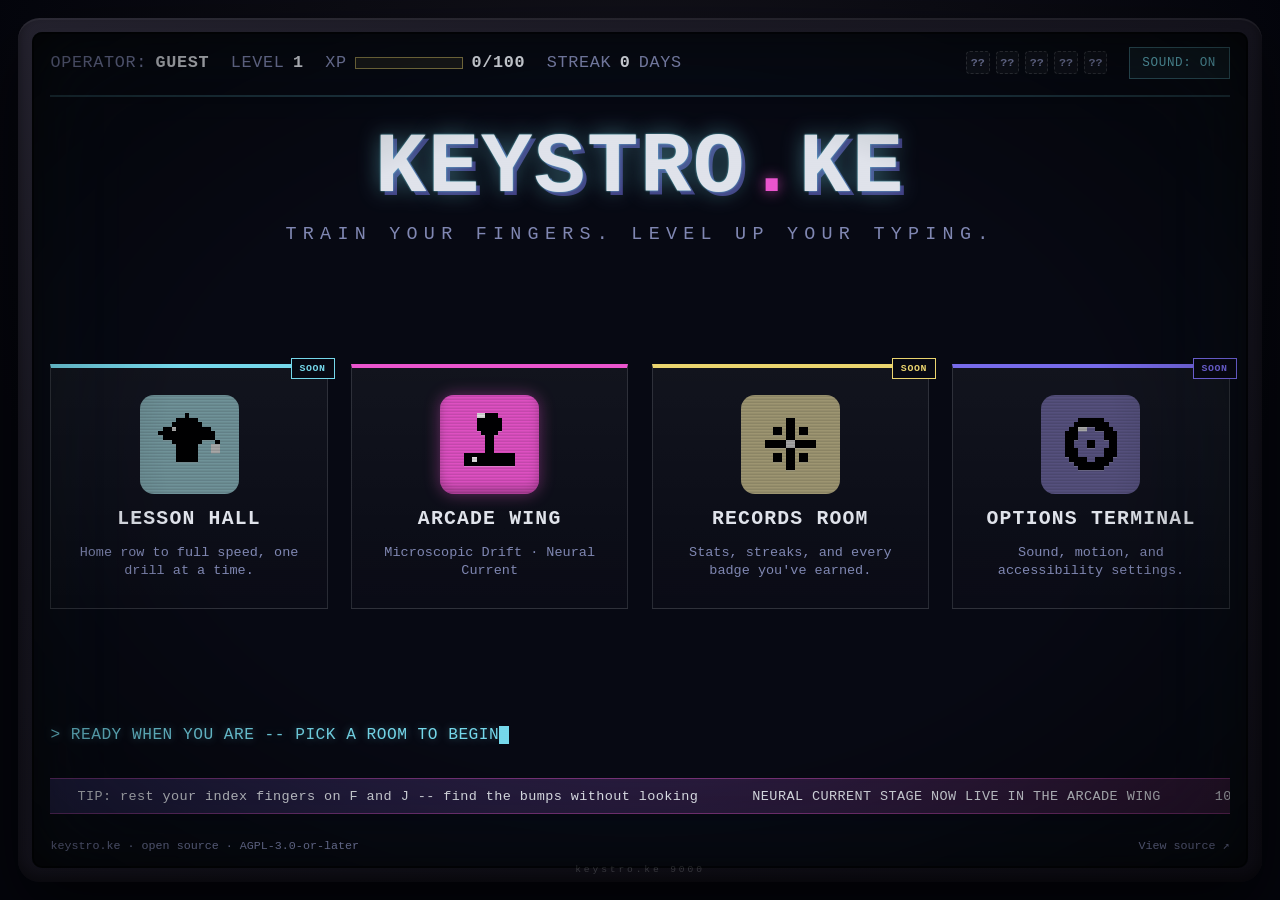
==== index.html @ 988f0186 "Render the daily-prompt cursor as a real reverse-video block No historical terminal ever displaced a" ====
<!doctype html>
<html lang="en">
<head>
    <meta charset="utf-8">

    <meta name="viewport" content="width=device-width, initial-scale=1">

    <title>keystro.ke — Typing Academy</title>

    <meta
        name="description"
        content="An open-source typing academy. Pick a room: arcade stages that turn typing practice into a game, with a lesson mode on the way."
    >

    <link rel="canonical" href="https://keystro.ke/">
    <link rel="stylesheet" href="src/styles/menu.css">
    <link rel="icon" href="assets/icons/favicon.svg" type="image/svg+xml">
</head>
<body>
    <a href="#main-content" class="skip-link">Skip to main menu</a>

    <div class="monitor">
        <div class="screen">
            <div class="boot" aria-hidden="true">
<span style="animation-delay:0.02s">KEYSTRO.KE TYPING ACADEMY v0.2</span>
<span style="animation-delay:0.16s">(C) MIKE O'RILEY -- AGPL-3.0-OR-LATER</span>
<span style="animation-delay:0.30s"></span>
<span style="animation-delay:0.44s">INITIALIZING PHOSPHOR ARRAY....... OK</span>
<span style="animation-delay:0.62s">MOUNTING ARCADE MODULES........... OK</span>
<span style="animation-delay:0.80s">CALIBRATING KEYBOARD INTERFACE.... OK</span>
<span style="animation-delay:0.98s">MEMORY TEST: 640K..................OK</span>
<span style="animation-delay:1.16s"></span>
<span style="animation-delay:1.34s">LOADING KEYSTRO.KE OS_</span>
            </div>

            <div class="crt-overlay"></div>

            <div class="screen-content">

                <header class="hud">
                    <div class="hud-item">OPERATOR: <strong>GUEST</strong></div>
                    <div class="hud-item">LEVEL <strong id="menuLevel">1</strong></div>
                    <div class="hud-item">
                        XP
                        <span
                            class="xp-track"
                            role="progressbar"
                            aria-valuemin="0"
                            aria-valuemax="100"
                            aria-valuenow="0"
                            aria-valuetext="0 of 100 XP"
                            id="menuXpTrack"
                        ><span class="xp-fill" id="menuXpFill"></span></span>
                        <strong id="menuXpLabel">0/100</strong>
                    </div>
                    <div class="hud-item">STREAK <strong id="menuStreak">0</strong> DAYS</div>
                    <div class="badges" aria-label="Achievements — none unlocked yet">
                        <span class="badge locked" aria-hidden="true">??</span>
                        <span class="badge locked" aria-hidden="true">??</span>
                        <span class="badge locked" aria-hidden="true">??</span>
                        <span class="badge locked" aria-hidden="true">??</span>
                        <span class="badge locked" aria-hidden="true">??</span>
                    </div>
                    <button class="sound-toggle" id="soundToggle" type="button">SOUND: ON</button>
                </header>

                <div class="wordmark-block">
                    <h1 class="wordmark">KEYSTRO<span class="dot">.</span>KE</h1>
                    <p class="tagline">TRAIN YOUR FINGERS. LEVEL UP YOUR TYPING.</p>
                </div>

                <nav class="rooms" aria-label="Main menu" id="main-content" tabindex="-1">
                    <button class="room" type="button" disabled style="--tile-accent: var(--cyan); --tile-glow: var(--cyan-rgb);">
                        <span class="room-icon"><canvas class="pixel-icon" width="16" height="16" data-icon="cap" aria-hidden="true"></canvas></span>
                        <span class="room-name">Lesson Hall</span>
                        <span class="room-flag" style="color: var(--cyan);">SOON</span>
                        <span class="room-blurb">Home row to full speed, one drill at a time.</span>
                    </button>

                    <a class="room" href="arcade.html" style="--tile-accent: var(--magenta); --tile-glow: var(--magenta-rgb);">
                        <span class="room-icon"><canvas class="pixel-icon" width="16" height="16" data-icon="stick" aria-hidden="true"></canvas></span>
                        <span class="room-name">Arcade Wing</span>
                        <span class="room-blurb">Microscopic Drift &middot; Neural Current</span>
                    </a>

                    <button class="room" type="button" disabled style="--tile-accent: var(--gold); --tile-glow: var(--gold-rgb);">
                        <span class="room-icon"><canvas class="pixel-icon" width="16" height="16" data-icon="star" aria-hidden="true"></canvas></span>
                        <span class="room-name">Records Room</span>
                        <span class="room-flag" style="color: var(--gold);">SOON</span>
                        <span class="room-blurb">Stats, streaks, and every badge you've earned.</span>
                    </button>

                    <button class="room" type="button" disabled style="--tile-accent: var(--violet); --tile-glow: var(--violet-rgb);">
                        <span class="room-icon"><canvas class="pixel-icon" width="16" height="16" data-icon="gear" aria-hidden="true"></canvas></span>
                        <span class="room-name">Options Terminal</span>
                        <span class="room-flag" style="color: var(--violet);">SOON</span>
                        <span class="room-blurb">Sound, motion, and accessibility settings.</span>
                    </button>
                </nav>

                <p class="daily"><span class="daily-prompt">&gt;&nbsp;</span><span id="dailyBefore">READY WHEN YOU ARE -- PICK A ROOM TO BEGIN</span><span class="cursor" id="dailyCursor"></span><span id="dailyAfter"></span></p>

                <div class="ticker-bar" aria-hidden="true">
                    <div class="ticker-track" id="tickerTrack"></div>
                </div>

                <footer class="screen-footer">
                    <span>keystro.ke &middot; open source &middot; AGPL-3.0-or-later</span>
                    <a href="https://github.com/gitgarage/keystro.ke" target="_blank" rel="noopener noreferrer">View source &#8599;</a>
                </footer>

            </div>
        </div>
    </div>

    <script src="src/menu.js" type="module"></script>
</body>
</html>
---- src/styles/menu.css ----
/*
 * keystro.ke
 * Copyright (C) 2026 Mike O'Riley
 *
 * This program is free software: you can redistribute it and/or modify
 * it under the terms of the GNU Affero General Public License as
 * published by the Free Software Foundation, either version 3 of the
 * License, or (at your option) any later version.
 */

/**
 * ============================================================================
 * Main Menu
 * ============================================================================
 *
 * Responsibility
 * --------------
 * Presentation for the landing/main-menu screen (index.html).
 *
 * This is a deliberately separate visual world from the arcade stages: a
 * CRT-monitor bezel framing a boot sequence and a room-tile navigation
 * screen, styled entirely in monospace to read as an old terminal rather
 * than the sans-serif in-game HUD. It intentionally does not share
 * main.css - the menu has no word targets, no environment, no session
 * state, and pulling in that stylesheet would just be dead weight here.
 *
 * No-scroll design: the monitor fills whatever viewport it's given rather
 * than holding a fixed aspect ratio, so it reads as "this device's own
 * screen" - wide on a laptop, tall on a phone - instead of a fixed TV-shaped
 * box floating in whatever space is left. Every internal dimension scales
 * off vmin (the smaller of viewport width/height) rather than vw alone, so
 * a short-but-wide window (landscape phone, a shallow laptop browser) and
 * a narrow-but-tall one (portrait phone) both shrink correctly - vw alone
 * only reacts to width and will overflow vertically on the former.
 * ============================================================================
 */

:root {
    --ground: #070914;
    --ground-deep: #04050c;
    --bezel: #14131c;
    --bezel-hi: #24222e;

    --ink: #f3f7ff;
    --ink-dim: #8b93c2;

    --cyan: #7febff;
    --cyan-rgb: 127, 235, 255;
    --violet: #8274ff;
    --violet-rgb: 130, 116, 255;
    --magenta: #ff5ce0;
    --magenta-rgb: 255, 92, 224;
    --amber: #ffcb57;
    --amber-rgb: 255, 203, 87;
    --gold: #ffe778;
    --gold-rgb: 255, 231, 120;

    --mono: ui-monospace, SFMono-Regular, "SF Mono", Consolas, "Liberation Mono", Menlo, monospace;
}

* {
    box-sizing: border-box;
}

html,
body {
    height: 100%;
    margin: 0;
}

body {
    height: 100vh;
    height: 100dvh;
    overflow: hidden;
    overscroll-behavior: none;
    background: radial-gradient(circle at 50% 20%, #14131c, var(--ground-deep) 70%);
    color: var(--ink);
    font-family: var(--mono);
    display: flex;
    align-items: center;
    justify-content: center;
    padding: clamp(6px, 2vmin, 24px);
}

/* Off-screen until focused, so a keyboard/screen-reader user can bypass
   the HUD and the wordmark/tagline to reach the room nav directly,
   without every sighted player seeing it. */
.skip-link {
    position: absolute;
    top: -100px;
    left: 1rem;
    z-index: 100;
    padding: 0.75rem 1.25rem;
    background: var(--ground);
    color: var(--ink);
    border: 2px solid var(--cyan);
    border-radius: 4px;
    font-family: var(--mono);
    font-weight: 700;
    text-decoration: none;
    transition: top 150ms ease;
}

.skip-link:focus {
    top: 1rem;
}

/* ================= CRT MONITOR BEZEL ================= */

.monitor {
    position: relative;
    width: 100%;
    height: 100%;
    max-width: 2400px;
    max-height: 1400px;
    background: linear-gradient(155deg, var(--bezel-hi), var(--bezel) 40%, #0c0b12);
    border-radius: clamp(10px, 2.4vmin, 28px);
    padding: clamp(8px, 1.6vmin, 22px);
    box-shadow:
        0 30px 70px rgba(0, 0, 0, 0.6),
        inset 0 2px 0 rgba(255, 255, 255, 0.05),
        inset 0 -6px 14px rgba(0, 0, 0, 0.5);
}

.monitor::after {
    content: "keystro.ke 9000";
    position: absolute;
    left: 50%;
    bottom: clamp(2px, 0.8vmin, 8px);
    transform: translateX(-50%);
    font-size: clamp(0.45rem, 1.1vmin, 0.6rem);
    letter-spacing: 0.3em;
    color: rgba(243, 247, 255, 0.18);
}

.screen {
    position: relative;
    width: 100%;
    height: 100%;
    overflow: hidden;
    border-radius: clamp(6px, 1.4vmin, 10px);
    background: var(--ground);
    box-shadow:
        inset 0 0 0 2px rgba(0, 0, 0, 0.6),
        inset 0 0 60px rgba(0, 0, 0, 0.7),
        inset 0 0 120px rgba(var(--cyan-rgb), 0.06);
}

.crt-overlay {
    position: absolute;
    inset: 0;
    z-index: 50;
    pointer-events: none;
    background:
        repeating-linear-gradient(
            to bottom,
            rgba(0, 0, 0, 0) 0px,
            rgba(0, 0, 0, 0.16) 1px,
            rgba(0, 0, 0, 0) 2px
        ),
        radial-gradient(ellipse at center, transparent 55%, rgba(0, 0, 0, 0.55) 100%);
    mix-blend-mode: multiply;
    animation: crt-flicker 6.5s steps(60, end) infinite;
}

@keyframes crt-flicker {
    0%, 96%, 100% { opacity: 0.92; }
    97% { opacity: 0.98; }
    98% { opacity: 0.86; }
}

.screen-content {
    position: relative;
    z-index: 5;
    width: 100%;
    height: 100%;
    min-height: 0;
    display: flex;
    flex-direction: column;
    padding: clamp(8px, 1.6vmin, 20px) clamp(10px, 2vmin, 26px);
}

/* ================= BOOT SEQUENCE ================= */

.boot {
    position: absolute;
    inset: 0;
    z-index: 80;
    pointer-events: none;
    background: var(--ground);
    color: var(--cyan);
    font-size: clamp(9px, 1.6vmin, 15px);
    line-height: 1.55;
    padding: clamp(12px, 3vmin, 32px);
    white-space: pre-wrap;
    text-shadow: 0 0 6px rgba(var(--cyan-rgb), 0.55);
    animation: boot-hide 0.4s ease forwards;
    animation-delay: 2.4s;
}

.boot span {
    opacity: 0;
    animation: boot-line 0.18s steps(1, end) forwards;
}

@keyframes boot-line {
    to { opacity: 1; }
}

@keyframes boot-hide {
    to { opacity: 0; visibility: hidden; }
}

@media (prefers-reduced-motion: reduce) {
    .boot { animation: boot-hide 0.01s linear forwards; animation-delay: 0s; }
    .boot span { animation: none; opacity: 1; }
    .crt-overlay { animation: none; }
}

/* ================= HUD STRIP ================= */

.hud {
    display: flex;
    align-items: center;
    gap: clamp(8px, 2.4vmin, 30px);
    flex-wrap: wrap;
    padding-bottom: clamp(8px, 1.8vmin, 18px);
    border-bottom: 2px solid rgba(var(--cyan-rgb), 0.22);
    font-size: clamp(0.7rem, 2vmin, 1.05rem);
}

.hud-item {
    display: flex;
    align-items: center;
    gap: 0.5em;
    color: var(--ink-dim);
    letter-spacing: 0.04em;
}

.hud-item strong {
    color: var(--ink);
    font-weight: 700;
}

.xp-track {
    width: clamp(70px, 12vmin, 180px);
    height: 12px;
    border: 1px solid rgba(var(--gold-rgb), 0.5);
    background: rgba(var(--gold-rgb), 0.08);
    position: relative;
    overflow: hidden;
}

.xp-fill {
    position: absolute;
    inset: 1px;
    width: 0%;
    background: linear-gradient(90deg, rgba(var(--gold-rgb), 0.5), rgba(var(--gold-rgb), 0.95));
    box-shadow: 0 0 8px rgba(var(--gold-rgb), 0.6);
    transition: width 400ms ease;
}

.badges {
    display: flex;
    gap: 6px;
    margin-left: auto;
}

.badge {
    width: clamp(20px, 2.6vmin, 30px);
    height: clamp(20px, 2.6vmin, 30px);
    border-radius: 4px;
    display: grid;
    place-items: center;
    font-size: clamp(0.6rem, 1.3vmin, 0.85rem);
    font-weight: 700;
}

.badge.won {
    background: rgba(var(--amber-rgb), 0.18);
    border: 1px solid rgba(var(--amber-rgb), 0.7);
    color: var(--amber);
    box-shadow: 0 0 8px rgba(var(--amber-rgb), 0.35);
}

.badge.locked {
    background: rgba(243, 247, 255, 0.04);
    border: 1px dashed rgba(243, 247, 255, 0.18);
    color: var(--ink-dim);
}

.sound-toggle {
    appearance: none;
    /* min-height keeps this at or above the WCAG 2.5.8 24px minimum
       target size even at the smallest end of the vmin-based padding
       clamp below - a motor-disabled player shouldn't need to land a
       click inside a squeezed-down 21px strip. */
    min-height: 28px;
    background: rgba(var(--cyan-rgb), 0.08);
    border: 1px solid rgba(var(--cyan-rgb), 0.4);
    color: var(--cyan);
    font-family: var(--mono);
    font-size: clamp(0.62rem, 1.4vmin, 0.9rem);
    letter-spacing: 0.05em;
    padding: clamp(4px, 0.9vmin, 8px) clamp(8px, 1.4vmin, 14px);
    cursor: pointer;
}

.sound-toggle:hover,
.sound-toggle:focus-visible {
    background: rgba(var(--cyan-rgb), 0.18);
}

/* ================= WORDMARK ================= */

.wordmark-block {
    text-align: center;
    padding: clamp(6px, 2.6vmin, 26px) 0 clamp(4px, 2vmin, 18px);
}

.wordmark {
    margin: 0;
    font-size: clamp(2rem, 9.5vmin, 6.5rem);
    font-weight: 800;
    letter-spacing: 0.02em;
    text-transform: uppercase;
    color: var(--ink);
    text-shadow:
        0 0 2px rgba(var(--cyan-rgb), 0.9),
        0 0 22px rgba(var(--cyan-rgb), 0.45),
        4px 4px 0 rgba(var(--violet-rgb), 0.5);
}

.wordmark .dot {
    color: var(--magenta);
    text-shadow: 0 0 14px rgba(var(--magenta-rgb), 0.7);
}

.tagline {
    margin: 0.35em 0 0;
    font-size: clamp(0.7rem, 2.2vmin, 1.15rem);
    letter-spacing: 0.34em;
    text-transform: uppercase;
    color: var(--ink-dim);
}

/* A solid reverse-video block over whatever character sits at the
   cursor position - text-mode terminals recolored the character under
   the cursor in place rather than displacing it, so the base (0%/50%)
   state here is "inverted", and blinking toggles that off rather than
   fading an empty bar's opacity. The character itself never
   disappears, only its coloring toggles. */
.daily .cursor {
    display: inline-block;
    background: var(--cyan);
    color: var(--ground);
    animation: cursor-blink 1s steps(1, end) infinite;
}

@keyframes cursor-blink {
    0%, 50% {
        background: var(--cyan);
        color: var(--ground);
    }

    50.01%, 100% {
        background: transparent;
        color: inherit;
    }
}

@media (prefers-reduced-motion: reduce) {
    .daily .cursor {
        animation: none;
    }
}

/* ================= ROOM GRID ================= */

.rooms {
    flex: 1;
    min-height: 0;
    display: grid;
    grid-template-columns: repeat(4, 1fr);
    gap: clamp(10px, 2.6vmin, 28px);
    align-content: center;
    padding: clamp(4px, 1vmin, 10px) 0;
}

.room {
    position: relative;
    display: flex;
    flex-direction: column;
    align-items: center;
    gap: clamp(6px, 1.6vmin, 14px);
    padding: clamp(12px, 3vmin, 34px) clamp(8px, 1.6vmin, 16px) clamp(16px, 3vmin, 30px);
    background: linear-gradient(180deg, rgba(255, 255, 255, 0.05), rgba(255, 255, 255, 0.015));
    border: 1px solid rgba(243, 247, 255, 0.14);
    border-top: 4px solid var(--tile-accent, var(--cyan));
    cursor: pointer;
    font-family: var(--mono);
    color: var(--ink);
    text-align: center;
    text-decoration: none;
    transition: transform 120ms ease, box-shadow 120ms ease, border-color 120ms ease;
}

.room:hover,
.room:focus-visible {
    transform: translateY(-3px);
    border-color: rgba(var(--cyan-rgb), 0.6);
    box-shadow: 0 10px 26px rgba(0, 0, 0, 0.4), 0 0 22px rgba(var(--tile-glow, var(--cyan-rgb)), 0.28);
}

/* :focus-visible gets its own real outline on top of the hover glow -
   a border/shadow tint alone is easy to miss for a keyboard user, and
   should never be the only sign focus moved. */
.room:focus-visible {
    outline: 3px solid var(--ink);
    outline-offset: 3px;
}

/* Disabled tiles dim only decorative chrome (the icon plate), never
   text - opacity on the whole tile was crushing room-blurb and the
   SOON flag well under WCAG contrast minimums (as low as 2.2:1).
   Disabled-control text is technically exempt from that requirement,
   but exempt isn't the bar here: the SOON label is the one thing a
   player most needs to actually read. */
.room:disabled {
    cursor: default;
}

.room:disabled .room-icon {
    filter: grayscale(0.5) brightness(0.75);
    box-shadow: none;
}

.room:disabled:hover {
    transform: none;
    box-shadow: none;
    border-color: rgba(243, 247, 255, 0.14);
}

.room-icon {
    position: relative;
    width: clamp(44px, 11vmin, 108px);
    height: clamp(44px, 11vmin, 108px);
    border-radius: clamp(8px, 1.6vmin, 14px);
    background: var(--tile-accent, var(--cyan));
    display: grid;
    place-items: center;
    overflow: hidden;
    box-shadow: inset 0 -6px 10px rgba(0, 0, 0, 0.25), 0 0 16px rgba(var(--tile-glow, var(--cyan-rgb)), 0.4);
}

.room-icon::after {
    content: "";
    position: absolute;
    inset: 0;
    pointer-events: none;
    background: repeating-linear-gradient(
        to bottom,
        rgba(0, 0, 0, 0) 0px,
        rgba(0, 0, 0, 0.22) 1px,
        rgba(0, 0, 0, 0) 3px
    );
    mix-blend-mode: multiply;
}

.pixel-icon {
    width: 70%;
    height: 70%;
    image-rendering: pixelated;
    image-rendering: crisp-edges;
    filter: drop-shadow(0 1px 0 rgba(255, 255, 255, 0.3)) contrast(1.15) saturate(1.1);
}

.room-name {
    font-size: clamp(0.85rem, 2.2vmin, 1.4rem);
    font-weight: 700;
    letter-spacing: 0.06em;
    text-transform: uppercase;
}

.room-blurb {
    font-size: clamp(0.62rem, 1.5vmin, 0.98rem);
    color: var(--ink-dim);
    line-height: 1.4;
}

.room-flag {
    position: absolute;
    top: -10px;
    right: -8px;
    font-size: clamp(0.5rem, 1.1vmin, 0.7rem);
    font-weight: 700;
    letter-spacing: 0.06em;
    padding: clamp(2px, 0.5vmin, 4px) clamp(5px, 1vmin, 8px);
    background: var(--ground);
    border: 1px solid currentColor;
    text-transform: uppercase;
}

/* ================= DAILY PROMPT ================= */

.daily {
    margin-top: clamp(6px, 1.8vmin, 16px);
    font-size: clamp(0.72rem, 1.8vmin, 1.05rem);
    color: var(--cyan);
    letter-spacing: 0.03em;
    text-shadow: 0 0 8px rgba(var(--cyan-rgb), 0.4);
}

/* ================= TICKER ================= */

.ticker-bar {
    margin-top: clamp(6px, 2vmin, 18px);
    overflow: hidden;
    background: linear-gradient(90deg, rgba(var(--violet-rgb), 0.22), rgba(var(--magenta-rgb), 0.18));
    border-top: 1px solid rgba(var(--magenta-rgb), 0.4);
    border-bottom: 1px solid rgba(var(--magenta-rgb), 0.4);
    padding: clamp(4px, 1vmin, 8px) 0;
}

.ticker-track {
    display: inline-flex;
    white-space: nowrap;
    animation: ticker-scroll 26s linear infinite;
    font-size: clamp(0.68rem, 1.5vmin, 0.95rem);
    letter-spacing: 0.03em;
    color: var(--ink);
}

.ticker-track span {
    padding: 0 2em;
}

.ticker-track strong {
    color: var(--gold);
}

@keyframes ticker-scroll {
    from { transform: translateX(0); }
    to { transform: translateX(-50%); }
}

@media (prefers-reduced-motion: reduce) {
    .ticker-track {
        animation: none;
    }
}

/* ================= FOOTER ================= */

.screen-footer {
    display: flex;
    justify-content: space-between;
    align-items: center;
    flex-wrap: wrap;
    gap: 6px;
    margin-top: clamp(6px, 1.6vmin, 14px);
    padding-top: clamp(4px, 1.2vmin, 10px);
    font-size: clamp(0.6rem, 1.3vmin, 0.85rem);
    color: var(--ink-dim);
}

.screen-footer a {
    color: var(--ink-dim);
    text-decoration: none;
}

.screen-footer a:hover,
.screen-footer a:focus-visible {
    color: var(--cyan);
}

/* ================= RESPONSIVE FALLBACKS ================= */
/* vmin sizing above handles most shapes gracefully; these two rules cover
   the extremes where there just isn't room for everything at once. */

@media (max-width: 620px) {
    .rooms {
        grid-template-columns: repeat(2, 1fr);
    }
}

@media (max-height: 480px) {
    .tagline,
    .ticker-bar,
    .room-blurb {
        display: none;
    }

    .wordmark-block {
        padding: 2px 0;
    }
}
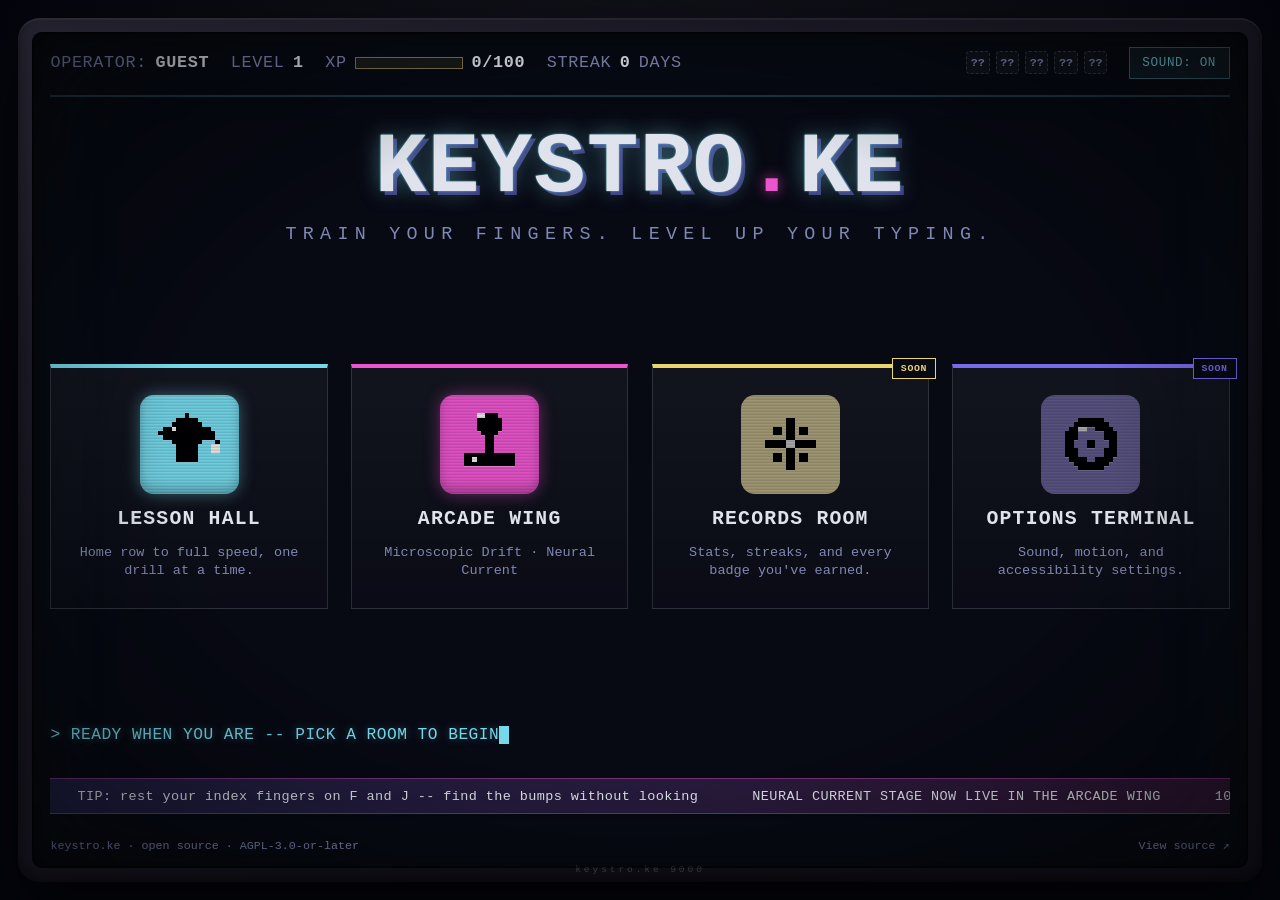
==== commit 1ec4d938: "Add Lesson Hall: a real Home Row typing lesson The main menu's Lesson Hall tile has been a disabled " ====
--- a/index.html
+++ b/index.html
@@ -70,12 +70,11 @@
                 </div>
 
                 <nav class="rooms" aria-label="Main menu" id="main-content" tabindex="-1">
-                    <button class="room" type="button" disabled style="--tile-accent: var(--cyan); --tile-glow: var(--cyan-rgb);">
+                    <a class="room" href="lesson.html" style="--tile-accent: var(--cyan); --tile-glow: var(--cyan-rgb);">
                         <span class="room-icon"><canvas class="pixel-icon" width="16" height="16" data-icon="cap" aria-hidden="true"></canvas></span>
                         <span class="room-name">Lesson Hall</span>
-                        <span class="room-flag" style="color: var(--cyan);">SOON</span>
                         <span class="room-blurb">Home row to full speed, one drill at a time.</span>
-                    </button>
+                    </a>
 
                     <a class="room" href="arcade.html" style="--tile-accent: var(--magenta); --tile-glow: var(--magenta-rgb);">
                         <span class="room-icon"><canvas class="pixel-icon" width="16" height="16" data-icon="stick" aria-hidden="true"></canvas></span>
@@ -98,6 +97,8 @@
                     </button>
                 </nav>
 
+                <p class="daily-status" id="dailyStatus" aria-live="polite"></p>
+
                 <p class="daily"><span class="daily-prompt">&gt;&nbsp;</span><span id="dailyBefore">READY WHEN YOU ARE -- PICK A ROOM TO BEGIN</span><span class="cursor" id="dailyCursor"></span><span id="dailyAfter"></span></p>
 
                 <div class="ticker-bar" aria-hidden="true">
--- a/src/styles/menu.css
+++ b/src/styles/menu.css
@@ -503,6 +503,27 @@
 
 /* ================= DAILY PROMPT ================= */
 
+/* Empty by default and takes no space until a command result fills it
+   in, so it doesn't reserve a visible blank line before you've typed
+   anything. */
+.daily-status {
+    margin: 0;
+    min-height: 0;
+    font-size: clamp(0.72rem, 1.8vmin, 1.05rem);
+    letter-spacing: 0.03em;
+    color: var(--cyan);
+    text-shadow: 0 0 8px rgba(var(--cyan-rgb), 0.4);
+}
+
+.daily-status:not(:empty) {
+    margin-top: clamp(4px, 1vmin, 10px);
+}
+
+.daily-status.is-denied {
+    color: var(--magenta);
+    text-shadow: 0 0 8px rgba(var(--magenta-rgb), 0.4);
+}
+
 .daily {
     margin-top: clamp(6px, 1.8vmin, 16px);
     font-size: clamp(0.72rem, 1.8vmin, 1.05rem);
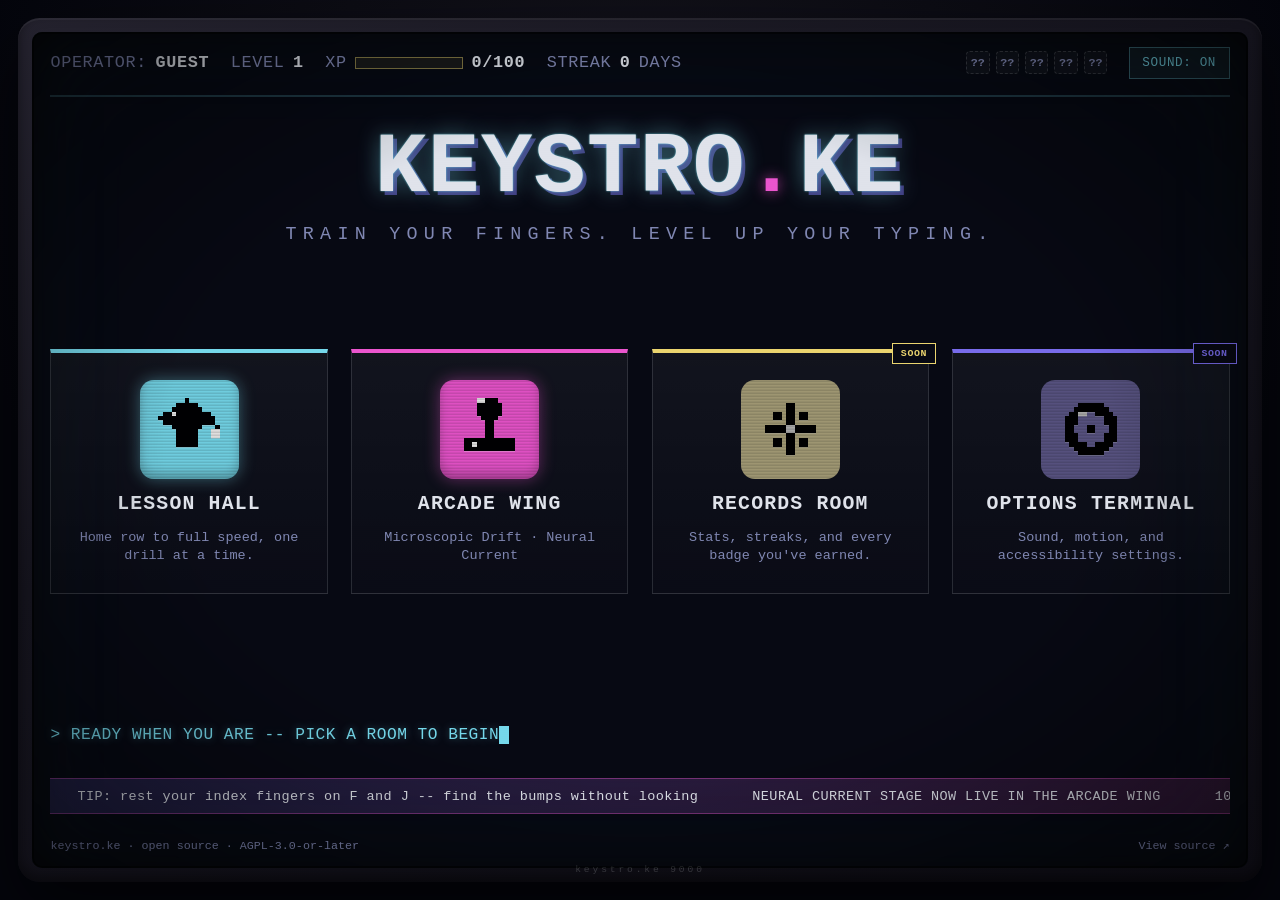
==== commit b615911f: "Give Lesson Hall a real lesson-select screen: a circuit-board trace path Lesson Hall used to open st" ====
--- a/index.html
+++ b/index.html
@@ -70,7 +70,7 @@
                 </div>
 
                 <nav class="rooms" aria-label="Main menu" id="main-content" tabindex="-1">
-                    <a class="room" href="lesson.html" style="--tile-accent: var(--cyan); --tile-glow: var(--cyan-rgb);">
+                    <a class="room" href="lesson-hall.html" style="--tile-accent: var(--cyan); --tile-glow: var(--cyan-rgb);">
                         <span class="room-icon"><canvas class="pixel-icon" width="16" height="16" data-icon="cap" aria-hidden="true"></canvas></span>
                         <span class="room-name">Lesson Hall</span>
                         <span class="room-blurb">Home row to full speed, one drill at a time.</span>
--- a/src/styles/menu.css
+++ b/src/styles/menu.css
@@ -503,20 +503,19 @@
 
 /* ================= DAILY PROMPT ================= */
 
-/* Empty by default and takes no space until a command result fills it
-   in, so it doesn't reserve a visible blank line before you've typed
-   anything. */
+/* The line's box (height + margin) is reserved at all times, even while
+   empty, rather than only appearing once a command result fills it in -
+   .rooms sits above this in the same flex column with flex:1, so if this
+   line's height changed based on its content, the room grid above it
+   would resize/shift every time a command ran. Blank text in a
+   fixed-height line just looks empty; nothing needs to move for that. */
 .daily-status {
-    margin: 0;
-    min-height: 0;
+    margin: clamp(4px, 1vmin, 10px) 0 0;
+    min-height: 1.3em;
     font-size: clamp(0.72rem, 1.8vmin, 1.05rem);
     letter-spacing: 0.03em;
     color: var(--cyan);
     text-shadow: 0 0 8px rgba(var(--cyan-rgb), 0.4);
-}
-
-.daily-status:not(:empty) {
-    margin-top: clamp(4px, 1vmin, 10px);
 }
 
 .daily-status.is-denied {
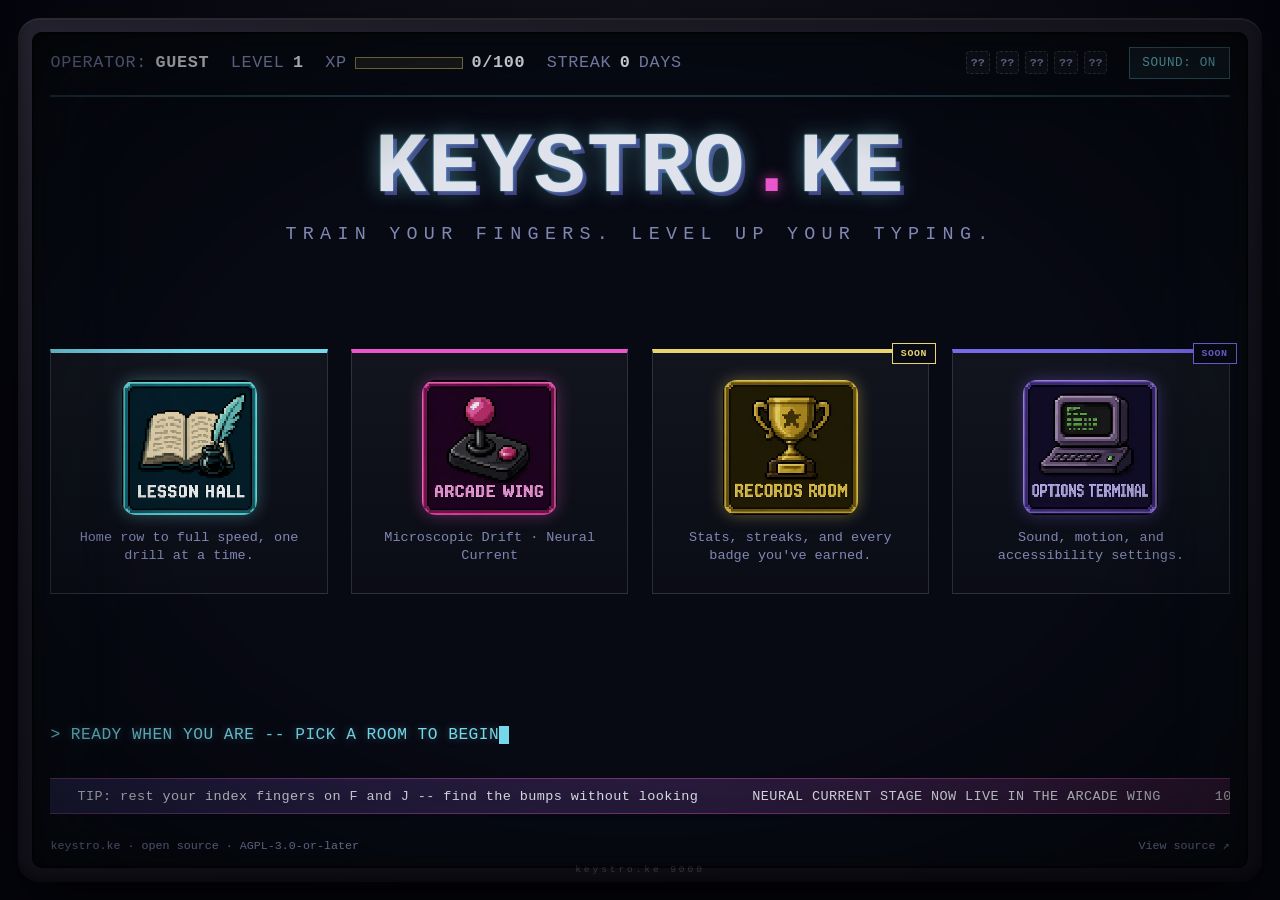
==== commit 1fed8eb3: "Replace procedural room icons with real artwork for the main menu tiles The four room tiles used pro" ====
--- a/index.html
+++ b/index.html
@@ -71,27 +71,23 @@
 
                 <nav class="rooms" aria-label="Main menu" id="main-content" tabindex="-1">
                     <a class="room" href="lesson-hall.html" style="--tile-accent: var(--cyan); --tile-glow: var(--cyan-rgb);">
-                        <span class="room-icon"><canvas class="pixel-icon" width="16" height="16" data-icon="cap" aria-hidden="true"></canvas></span>
-                        <span class="room-name">Lesson Hall</span>
+                        <span class="room-icon"><img src="assets/icons/room-lesson-hall.webp" width="320" height="320" alt="Lesson Hall" loading="lazy"></span>
                         <span class="room-blurb">Home row to full speed, one drill at a time.</span>
                     </a>
 
                     <a class="room" href="arcade.html" style="--tile-accent: var(--magenta); --tile-glow: var(--magenta-rgb);">
-                        <span class="room-icon"><canvas class="pixel-icon" width="16" height="16" data-icon="stick" aria-hidden="true"></canvas></span>
-                        <span class="room-name">Arcade Wing</span>
+                        <span class="room-icon"><img src="assets/icons/room-arcade-wing.webp" width="320" height="320" alt="Arcade Wing" loading="lazy"></span>
                         <span class="room-blurb">Microscopic Drift &middot; Neural Current</span>
                     </a>
 
                     <button class="room" type="button" disabled style="--tile-accent: var(--gold); --tile-glow: var(--gold-rgb);">
-                        <span class="room-icon"><canvas class="pixel-icon" width="16" height="16" data-icon="star" aria-hidden="true"></canvas></span>
-                        <span class="room-name">Records Room</span>
+                        <span class="room-icon"><img src="assets/icons/room-records-room.webp" width="320" height="320" alt="Records Room" loading="lazy"></span>
                         <span class="room-flag" style="color: var(--gold);">SOON</span>
                         <span class="room-blurb">Stats, streaks, and every badge you've earned.</span>
                     </button>
 
                     <button class="room" type="button" disabled style="--tile-accent: var(--violet); --tile-glow: var(--violet-rgb);">
-                        <span class="room-icon"><canvas class="pixel-icon" width="16" height="16" data-icon="gear" aria-hidden="true"></canvas></span>
-                        <span class="room-name">Options Terminal</span>
+                        <span class="room-icon"><img src="assets/icons/room-options-terminal.webp" width="320" height="320" alt="Options Terminal" loading="lazy"></span>
                         <span class="room-flag" style="color: var(--violet);">SOON</span>
                         <span class="room-blurb">Sound, motion, and accessibility settings.</span>
                     </button>
--- a/src/styles/menu.css
+++ b/src/styles/menu.css
@@ -420,19 +420,17 @@
     outline-offset: 3px;
 }
 
-/* Disabled tiles dim only decorative chrome (the icon plate), never
-   text - opacity on the whole tile was crushing room-blurb and the
-   SOON flag well under WCAG contrast minimums (as low as 2.2:1).
-   Disabled-control text is technically exempt from that requirement,
-   but exempt isn't the bar here: the SOON label is the one thing a
-   player most needs to actually read. */
+/* Disabled tiles used to dim the icon plate via filter, back when the
+   plate was a flat color square drawn by this stylesheet and the room
+   name was separate text alongside it. Now that the room's name is
+   baked directly into the artwork itself, a filter on the image would
+   dim that text along with the graphic - the same contrast mistake
+   already found and fixed once for room-blurb/the SOON flag (opacity
+   crushed them under WCAG minimums). The SOON flag and suppressed
+   hover/focus glow below already carry the "not available yet" signal
+   without needing to touch the image itself. */
 .room:disabled {
     cursor: default;
-}
-
-.room:disabled .room-icon {
-    filter: grayscale(0.5) brightness(0.75);
-    box-shadow: none;
 }
 
 .room:disabled:hover {
@@ -442,44 +440,19 @@
 }
 
 .room-icon {
-    position: relative;
-    width: clamp(44px, 11vmin, 108px);
-    height: clamp(44px, 11vmin, 108px);
-    border-radius: clamp(8px, 1.6vmin, 14px);
-    background: var(--tile-accent, var(--cyan));
     display: grid;
     place-items: center;
-    overflow: hidden;
-    box-shadow: inset 0 -6px 10px rgba(0, 0, 0, 0.25), 0 0 16px rgba(var(--tile-glow, var(--cyan-rgb)), 0.4);
-}
-
-.room-icon::after {
-    content: "";
-    position: absolute;
-    inset: 0;
-    pointer-events: none;
-    background: repeating-linear-gradient(
-        to bottom,
-        rgba(0, 0, 0, 0) 0px,
-        rgba(0, 0, 0, 0.22) 1px,
-        rgba(0, 0, 0, 0) 3px
-    );
-    mix-blend-mode: multiply;
-}
-
-.pixel-icon {
-    width: 70%;
-    height: 70%;
+    width: clamp(76px, 15vmin, 160px);
+    height: clamp(76px, 15vmin, 160px);
+}
+
+.room-icon img {
+    width: 100%;
+    height: 100%;
+    border-radius: clamp(8px, 1.6vmin, 14px);
     image-rendering: pixelated;
     image-rendering: crisp-edges;
-    filter: drop-shadow(0 1px 0 rgba(255, 255, 255, 0.3)) contrast(1.15) saturate(1.1);
-}
-
-.room-name {
-    font-size: clamp(0.85rem, 2.2vmin, 1.4rem);
-    font-weight: 700;
-    letter-spacing: 0.06em;
-    text-transform: uppercase;
+    box-shadow: 0 0 16px rgba(var(--tile-glow, var(--cyan-rgb)), 0.35);
 }
 
 .room-blurb {
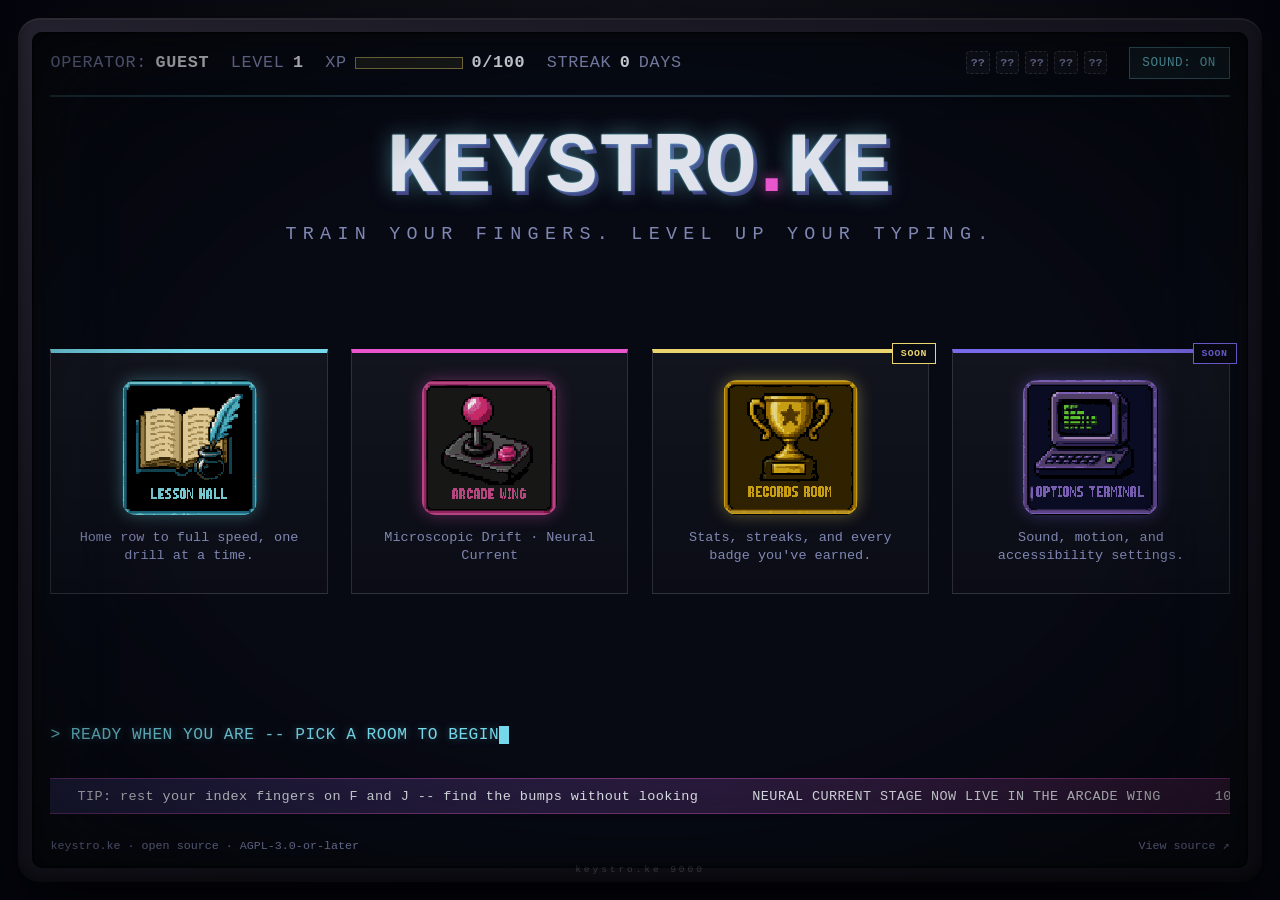
==== commit 58cab648: "Replace procedural room icons with true pixel art All four main-menu room icons are now hand-traced " ====
--- a/index.html
+++ b/index.html
@@ -71,23 +71,23 @@
 
                 <nav class="rooms" aria-label="Main menu" id="main-content" tabindex="-1">
                     <a class="room" href="lesson-hall.html" style="--tile-accent: var(--cyan); --tile-glow: var(--cyan-rgb);">
-                        <span class="room-icon"><img src="assets/icons/room-lesson-hall.webp" width="320" height="320" alt="Lesson Hall" loading="lazy"></span>
+                        <span class="room-icon"><img src="assets/icons/room-lesson-hall.png" width="80" height="80" alt="Lesson Hall" loading="lazy"></span>
                         <span class="room-blurb">Home row to full speed, one drill at a time.</span>
                     </a>
 
                     <a class="room" href="arcade.html" style="--tile-accent: var(--magenta); --tile-glow: var(--magenta-rgb);">
-                        <span class="room-icon"><img src="assets/icons/room-arcade-wing.webp" width="320" height="320" alt="Arcade Wing" loading="lazy"></span>
+                        <span class="room-icon"><img src="assets/icons/room-arcade-wing.png" width="80" height="80" alt="Arcade Wing" loading="lazy"></span>
                         <span class="room-blurb">Microscopic Drift &middot; Neural Current</span>
                     </a>
 
                     <button class="room" type="button" disabled style="--tile-accent: var(--gold); --tile-glow: var(--gold-rgb);">
-                        <span class="room-icon"><img src="assets/icons/room-records-room.webp" width="320" height="320" alt="Records Room" loading="lazy"></span>
+                        <span class="room-icon"><img src="assets/icons/room-records-room.png" width="80" height="80" alt="Records Room" loading="lazy"></span>
                         <span class="room-flag" style="color: var(--gold);">SOON</span>
                         <span class="room-blurb">Stats, streaks, and every badge you've earned.</span>
                     </button>
 
                     <button class="room" type="button" disabled style="--tile-accent: var(--violet); --tile-glow: var(--violet-rgb);">
-                        <span class="room-icon"><img src="assets/icons/room-options-terminal.webp" width="320" height="320" alt="Options Terminal" loading="lazy"></span>
+                        <span class="room-icon"><img src="assets/icons/room-options-terminal.png" width="80" height="80" alt="Options Terminal" loading="lazy"></span>
                         <span class="room-flag" style="color: var(--violet);">SOON</span>
                         <span class="room-blurb">Sound, motion, and accessibility settings.</span>
                     </button>
--- a/src/styles/menu.css
+++ b/src/styles/menu.css
@@ -331,7 +331,13 @@
         4px 4px 0 rgba(var(--violet-rgb), 0.5);
 }
 
+/* The period glyph carries a lot of built-in side bearing, which read as
+   a much wider gap around it than around any other letter pair - pulled
+   in with a negative margin rather than removed outright, so there's
+   still a deliberate small gap, just not the font's default one. */
 .wordmark .dot {
+    display: inline-block;
+    margin: 0 -0.14em;
     color: var(--magenta);
     text-shadow: 0 0 14px rgba(var(--magenta-rgb), 0.7);
 }
@@ -405,10 +411,16 @@
     transition: transform 120ms ease, box-shadow 120ms ease, border-color 120ms ease;
 }
 
+/* border-color used to hardcode cyan here regardless of which room's
+   own theme was being hovered, so every tile but Lesson Hall changed to
+   a color that didn't match its own accent - muted further by the low
+   opacity, which read as a flat gray instead of a color at all. Now
+   pulled from the same --tile-glow each tile already uses for its glow
+   shadow, so the border brightens into the room's own hue. */
 .room:hover,
 .room:focus-visible {
     transform: translateY(-3px);
-    border-color: rgba(var(--cyan-rgb), 0.6);
+    border-color: rgba(var(--tile-glow, var(--cyan-rgb)), 0.85);
     box-shadow: 0 10px 26px rgba(0, 0, 0, 0.4), 0 0 22px rgba(var(--tile-glow, var(--cyan-rgb)), 0.28);
 }
 
@@ -433,10 +445,13 @@
     cursor: default;
 }
 
+/* No lift or glow-shadow, so a disabled tile still doesn't feel
+   interactive - but the border still brightens into the room's own
+   hue rather than resetting to flat gray, matching every other tile. */
 .room:disabled:hover {
     transform: none;
     box-shadow: none;
-    border-color: rgba(243, 247, 255, 0.14);
+    border-color: rgba(var(--tile-glow, var(--cyan-rgb)), 0.85);
 }
 
 .room-icon {
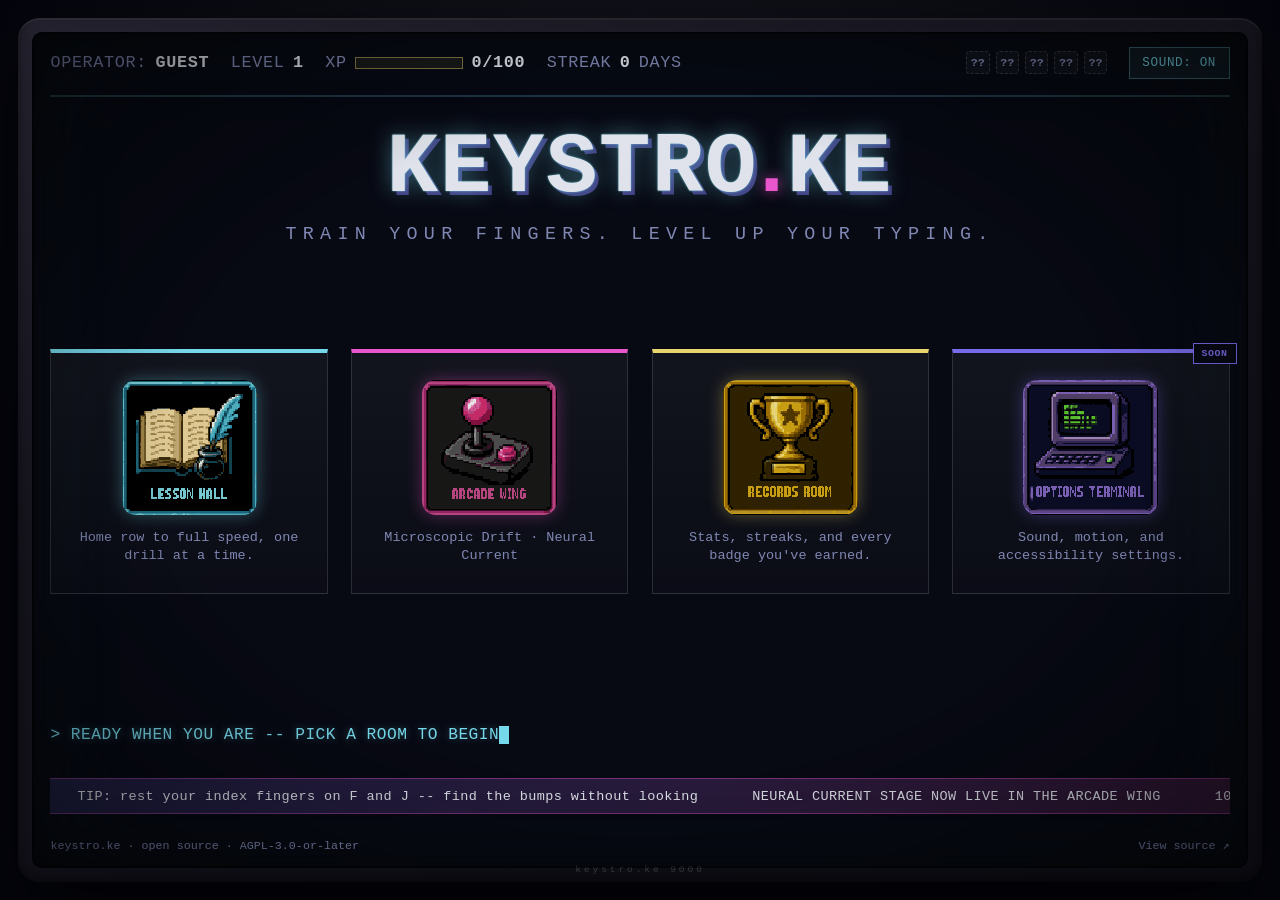
==== commit f3e1525c: "Give Records Room real level, streak, and badge tracking The HUD's LEVEL/XP/STREAK and 5 badge slots" ====
--- a/index.html
+++ b/index.html
@@ -80,11 +80,10 @@
                         <span class="room-blurb">Microscopic Drift &middot; Neural Current</span>
                     </a>
 
-                    <button class="room" type="button" disabled style="--tile-accent: var(--gold); --tile-glow: var(--gold-rgb);">
+                    <a class="room" href="records-room.html" style="--tile-accent: var(--gold); --tile-glow: var(--gold-rgb);">
                         <span class="room-icon"><img src="assets/icons/room-records-room.png" width="80" height="80" alt="Records Room" loading="lazy"></span>
-                        <span class="room-flag" style="color: var(--gold);">SOON</span>
                         <span class="room-blurb">Stats, streaks, and every badge you've earned.</span>
-                    </button>
+                    </a>
 
                     <button class="room" type="button" disabled style="--tile-accent: var(--violet); --tile-glow: var(--violet-rgb);">
                         <span class="room-icon"><img src="assets/icons/room-options-terminal.png" width="80" height="80" alt="Options Terminal" loading="lazy"></span>
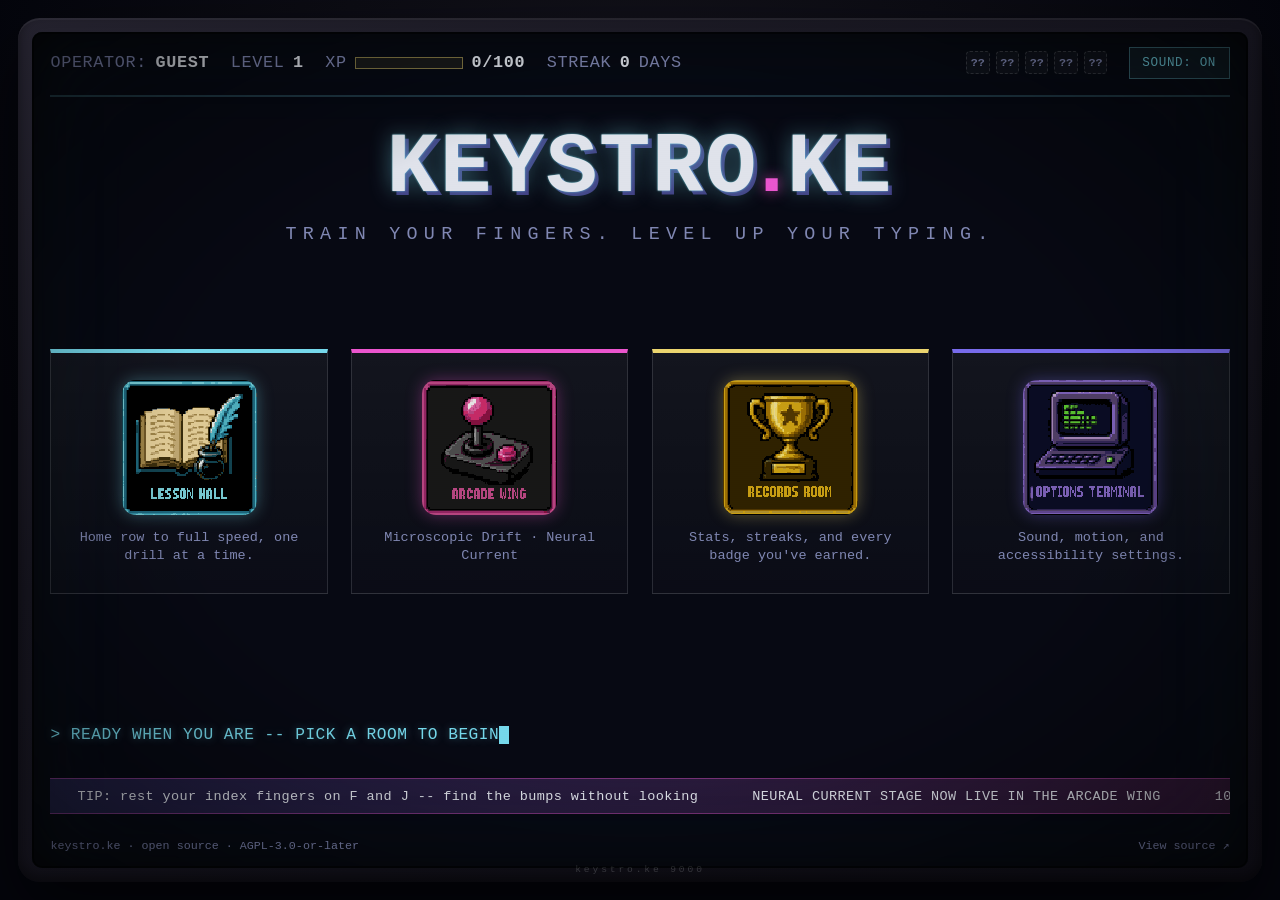
==== commit e4f1c85f: "Give Options Terminal real, persisted sound and motion settings Sound was a per-page, non-persisted " ====
--- a/index.html
+++ b/index.html
@@ -85,11 +85,10 @@
                         <span class="room-blurb">Stats, streaks, and every badge you've earned.</span>
                     </a>
 
-                    <button class="room" type="button" disabled style="--tile-accent: var(--violet); --tile-glow: var(--violet-rgb);">
+                    <a class="room" href="options-terminal.html" style="--tile-accent: var(--violet); --tile-glow: var(--violet-rgb);">
                         <span class="room-icon"><img src="assets/icons/room-options-terminal.png" width="80" height="80" alt="Options Terminal" loading="lazy"></span>
-                        <span class="room-flag" style="color: var(--violet);">SOON</span>
                         <span class="room-blurb">Sound, motion, and accessibility settings.</span>
-                    </button>
+                    </a>
                 </nav>
 
                 <p class="daily-status" id="dailyStatus" aria-live="polite"></p>
--- a/src/styles/menu.css
+++ b/src/styles/menu.css
@@ -603,3 +603,18 @@
         padding: 2px 0;
     }
 }
+
+/* Manual override for the Options Terminal "Reduce motion" toggle
+   (src/settings.js sets data-motion="reduce" on <html>) - a blanket
+   animation/transition kill switch, unlike the hand-tuned
+   prefers-reduced-motion blocks above which only target this page's own
+   specific animated elements. Lets someone reduce motion on this site
+   without changing their OS-wide setting. */
+:root[data-motion="reduce"] *,
+:root[data-motion="reduce"] *::before,
+:root[data-motion="reduce"] *::after {
+    animation-duration: 0.01ms !important;
+    animation-iteration-count: 1 !important;
+    transition-duration: 0.01ms !important;
+    scroll-behavior: auto !important;
+}
